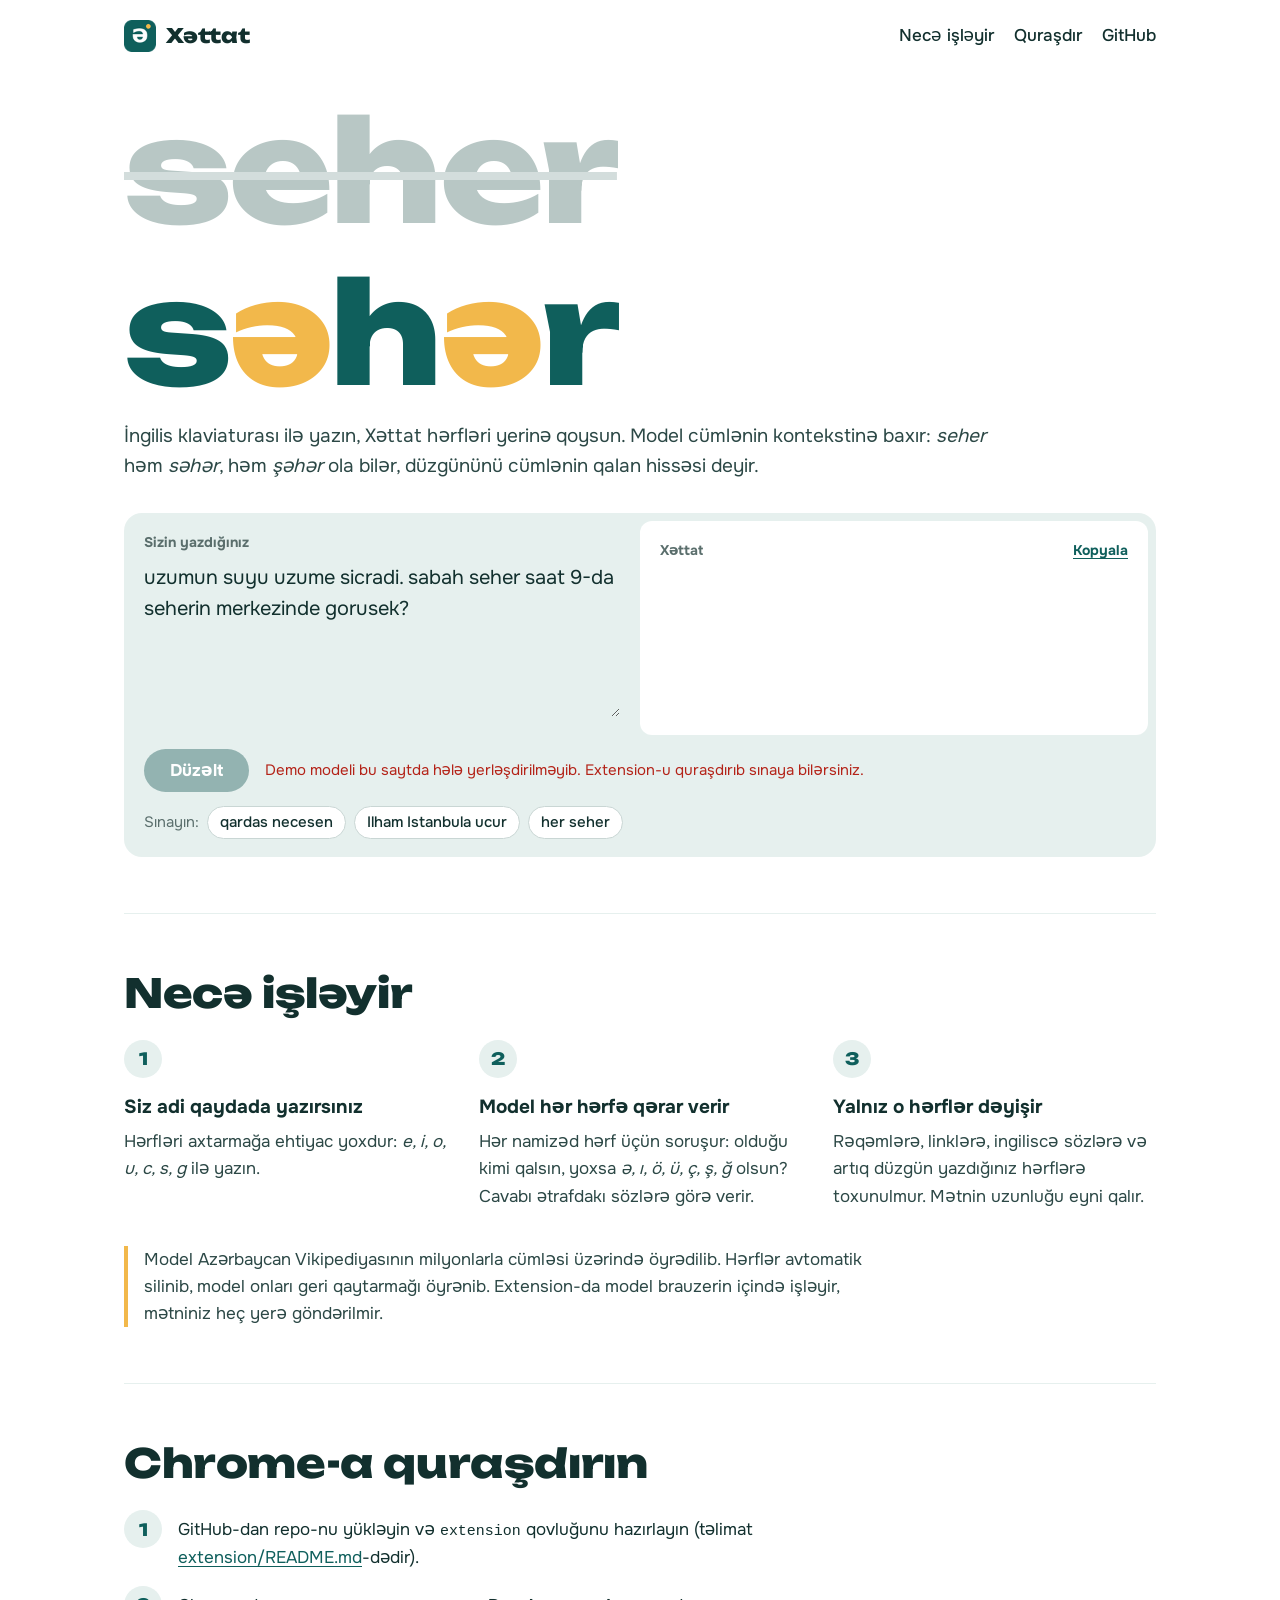
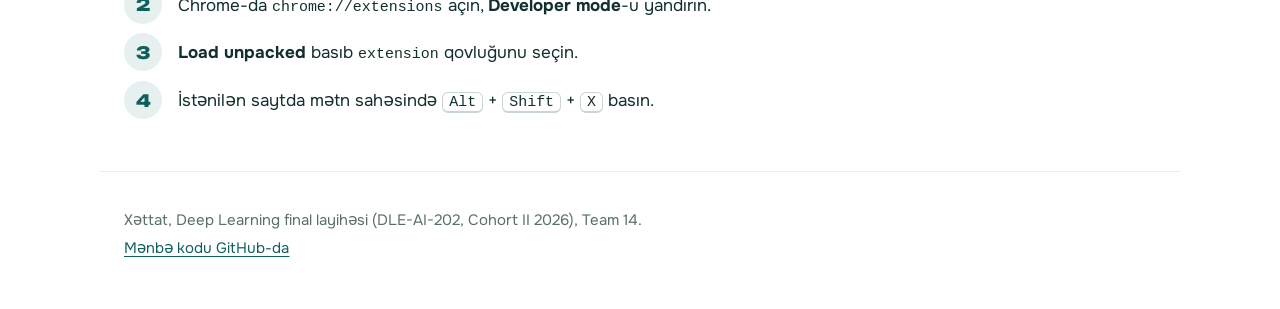
==== web/index.html @ dec1598e "feat: website with live in-browser demo and restored-letter highlighting Co-Authored-By: Claude Opus" ====
<!doctype html>
<html lang="az">
<head>
  <meta charset="utf-8">
  <meta name="viewport" content="width=device-width, initial-scale=1">
  <title>Xəttat: ingilis klaviaturası ilə yazılan mətni düzgün Azərbaycan yazısına çevirir</title>
  <meta name="description" content="seher → səhər. Xəttat kontekstə baxaraq ə, ı, ö, ü, ç, ş, ğ hərflərini bərpa edir. Chrome extension və canlı demo.">
  <link rel="icon" href="favicon.png">
  <link rel="preconnect" href="https://fonts.googleapis.com">
  <link rel="preconnect" href="https://fonts.gstatic.com" crossorigin>
  <link rel="stylesheet" href="https://fonts.googleapis.com/css2?family=Onest:wght@400;500;700&family=Unbounded:wght@500;800&display=swap">
  <link rel="stylesheet" href="style.css">
</head>
<body>
  <header class="top">
    <a class="brand" href="#"><img src="favicon.png" alt="" width="32" height="32">Xəttat</a>
    <nav><a href="#nece">Necə işləyir</a><a href="#qurasdir">Quraşdır</a><a href="https://github.com/Hasanov57/Xettat">GitHub</a></nav>
  </header>

  <main>
    <section class="hero">
      <h1 class="word" aria-label="seher, səhər">
        <span class="plain">seher</span>
        <span class="ink">s<b>ə</b>h<b>ə</b>r</span>
      </h1>
      <p class="lead">İngilis klaviaturası ilə yazın, Xəttat hərfləri yerinə qoysun. Model cümlənin kontekstinə baxır: <em>seher</em> həm <em>səhər</em>, həm <em>şəhər</em> ola bilər, düzgününü cümlənin qalan hissəsi deyir.</p>

      <div class="demo">
        <label class="pane">
          <span class="pane-title">Sizin yazdığınız</span>
          <textarea id="input" spellcheck="false" rows="5">uzumun suyu uzume sicradi. sabah seher saat 9-da seherin merkezinde gorusek?</textarea>
        </label>
        <div class="pane">
          <span class="pane-title">Xəttat <button id="copy" class="link" type="button">Kopyala</button></span>
          <output id="output" aria-live="polite"></output>
        </div>
        <div class="demo-bar">
          <button id="restore" type="button" disabled>Düzəlt</button>
          <span id="status" role="status">Model yüklənir…</span>
        </div>
        <div class="examples">
          <span>Sınayın:</span>
          <button type="button" data-example="qardas necesen, isler nece gedir?">qardas necesen</button>
          <button type="button" data-example="Ilham bu gun Istanbula ucur, gelende cicek getirecek.">Ilham Istanbula ucur</button>
          <button type="button" data-example="Bu seherde her seher cay icirik.">her seher</button>
        </div>
      </div>
    </section>

    <section id="nece" class="how">
      <h2>Necə işləyir</h2>
      <ol class="steps">
        <li><h3>Siz adi qaydada yazırsınız</h3><p>Hərfləri axtarmağa ehtiyac yoxdur: <em>e, i, o, u, c, s, g</em> ilə yazın.</p></li>
        <li><h3>Model hər hərfə qərar verir</h3><p>Hər namizəd hərf üçün soruşur: olduğu kimi qalsın, yoxsa <em>ə, ı, ö, ü, ç, ş, ğ</em> olsun? Cavabı ətrafdakı sözlərə görə verir.</p></li>
        <li><h3>Yalnız o hərflər dəyişir</h3><p>Rəqəmlərə, linklərə, ingiliscə sözlərə və artıq düzgün yazdığınız hərflərə toxunulmur. Mətnin uzunluğu eyni qalır.</p></li>
      </ol>
      <p class="note">Model Azərbaycan Vikipediyasının milyonlarla cümləsi üzərində öyrədilib. Hərflər avtomatik silinib, model onları geri qaytarmağı öyrənib. Extension-da model brauzerin içində işləyir, mətniniz heç yerə göndərilmir.</p>
    </section>

    <section id="qurasdir" class="install">
      <h2>Chrome-a quraşdırın</h2>
      <ol class="steps compact">
        <li>GitHub-dan repo-nu yükləyin və <code>extension</code> qovluğunu hazırlayın (təlimat <a href="https://github.com/Hasanov57/Xettat/tree/main/extension">extension/README.md</a>-dədir).</li>
        <li>Chrome-da <code>chrome://extensions</code> açın, <b>Developer mode</b>-u yandırın.</li>
        <li><b>Load unpacked</b> basıb <code>extension</code> qovluğunu seçin.</li>
        <li>İstənilən saytda mətn sahəsində <kbd>Alt</kbd> + <kbd>Shift</kbd> + <kbd>X</kbd> basın.</li>
      </ol>
    </section>
  </main>

  <footer>
    <p>Xəttat, Deep Learning final layihəsi (DLE-AI-202, Cohort II 2026), Team 14.</p>
    <p><a href="https://github.com/Hasanov57/Xettat">Mənbə kodu GitHub-da</a></p>
  </footer>
  <script type="module" src="app.js"></script>
</body>
</html>
---- web/style.css ----
:root {
  --ink: #12302e;
  --teal: #0f5f5c;
  --gold: #f2b84b;
  --gold-soft: #fdf1d6;
  --mist: #e6f0ee;
  --paper: #ffffff;
  --muted: #5a6e6c;
  --err: #b42318;
  --display: "Unbounded", system-ui, sans-serif;
  --body: "Onest", system-ui, -apple-system, "Segoe UI", sans-serif;
  --measure: 68ch;
}

* { box-sizing: border-box; }
html { -webkit-text-size-adjust: 100%; }
body { margin: 0; background: var(--paper); color: var(--ink); font: 17px/1.6 var(--body); }
a { color: var(--teal); text-underline-offset: 3px; }
:focus-visible { outline: 3px solid var(--gold); outline-offset: 2px; border-radius: 4px; }
code, kbd { font-family: ui-monospace, "Cascadia Mono", Consolas, monospace; font-size: .88em; }
kbd { padding: 1px 6px; border: 1px solid #c9d6d4; border-bottom-width: 2px; border-radius: 6px; background: var(--paper); }

.top { display: flex; align-items: center; justify-content: space-between; gap: 16px;
  max-width: 1080px; margin: 0 auto; padding: 20px 24px; }
.brand { display: flex; align-items: center; gap: 10px; font: 800 20px/1 var(--display); color: var(--ink); text-decoration: none; }
.top nav { display: flex; gap: 20px; font-weight: 500; }
.top nav a { color: var(--ink); text-decoration: none; }
.top nav a:hover { color: var(--teal); text-decoration: underline; }

main { max-width: 1080px; margin: 0 auto; padding: 0 24px; }

/* Hero: the transformation itself is the headline */
.hero { padding: 28px 0 56px; }
.word { margin: 0 0 18px; display: flex; flex-wrap: wrap; align-items: baseline; gap: .15em .5em;
  font: 800 clamp(56px, 11vw, 148px)/1 var(--display); letter-spacing: -.02em; }
.word .plain { color: #b8c7c5; text-decoration: line-through; text-decoration-thickness: .06em; text-decoration-color: #d3dddc; }
.word .ink { color: var(--teal); }
.word .ink b { color: var(--gold); font-weight: inherit; display: inline-block; animation: drop .7s cubic-bezier(.2,.9,.3,1.3) both; }
.word .ink b:nth-of-type(2) { animation-delay: .18s; }
@keyframes drop { from { transform: translateY(-.35em); opacity: 0; } to { transform: none; opacity: 1; } }
.lead { max-width: var(--measure); margin: 0 0 32px; font-size: 19px; color: #2c4846; }

/* Demo */
.demo { display: grid; grid-template-columns: 1fr 1fr; gap: 0; background: var(--mist); border-radius: 18px; overflow: hidden; }
.pane { display: flex; flex-direction: column; padding: 18px 20px; min-height: 210px; }
.pane + .pane { background: var(--paper); margin: 8px 8px 0 0; border-radius: 12px; }
.pane-title { display: flex; justify-content: space-between; align-items: center; font-size: 14px; font-weight: 700; color: var(--muted); margin-bottom: 8px; }
.demo textarea, .demo output { flex: 1; width: 100%; font: 20px/1.55 var(--body); color: var(--ink); }
.demo textarea { resize: vertical; border: 0; background: transparent; padding: 0; min-height: 150px; }
.demo textarea:focus-visible { outline: none; }
.pane:focus-within { box-shadow: inset 0 -3px 0 var(--teal); }
.demo output { display: block; white-space: pre-wrap; overflow-wrap: anywhere; }
.demo mark { background: var(--gold-soft); color: inherit; border-bottom: 3px solid var(--gold); border-radius: 3px 3px 0 0; padding: 0 1px; }
.demo-bar { grid-column: 1 / -1; display: flex; align-items: center; gap: 16px; padding: 14px 20px; flex-wrap: wrap; }
#restore { font: 700 17px/1 var(--body); padding: 13px 26px; border: 0; border-radius: 999px; background: var(--teal); color: #fff; cursor: pointer; }
#restore:hover:not(:disabled) { background: #0b4a47; }
#restore:disabled { background: #93b3b1; cursor: progress; }
#status { font-size: 15px; color: var(--muted); }
#status[data-kind="err"] { color: var(--err); }
.link { border: 0; background: none; padding: 0; color: var(--teal); font: inherit; cursor: pointer; text-decoration: underline; text-underline-offset: 3px; }
.examples { grid-column: 1 / -1; display: flex; gap: 8px; flex-wrap: wrap; align-items: center; padding: 0 20px 18px; font-size: 15px; color: var(--muted); }
.examples button { font: 500 15px/1 var(--body); padding: 8px 12px; border: 1px solid #c9d6d4; border-radius: 999px; background: var(--paper); color: var(--ink); cursor: pointer; }
.examples button:hover { border-color: var(--teal); }

/* Sections */
h2 { font: 800 clamp(28px, 4vw, 40px)/1.15 var(--display); margin: 0 0 24px; letter-spacing: -.01em; }
h3 { font-size: 19px; margin: 0 0 6px; }
.how, .install { padding: 56px 0; border-top: 1px solid var(--mist); }
.steps { list-style: none; margin: 0; padding: 0; counter-reset: s; display: grid; grid-template-columns: repeat(3, 1fr); gap: 32px; }
.steps > li { counter-increment: s; position: relative; padding-top: 52px; max-width: 40ch; }
.steps > li::before { content: counter(s); position: absolute; top: 0; left: 0; width: 38px; height: 38px; border-radius: 50%;
  display: grid; place-items: center; font: 800 17px/1 var(--display); color: var(--teal); background: var(--mist); }
.steps p { margin: 0; color: #2c4846; }
.steps.compact { grid-template-columns: 1fr; gap: 14px; max-width: var(--measure); }
.steps.compact > li { padding: 6px 0 0 54px; max-width: none; }
.steps.compact > li::before { top: 0; }
.note { max-width: var(--measure); margin: 36px 0 0; padding-left: 16px; border-left: 4px solid var(--gold); color: #2c4846; }

footer { max-width: 1080px; margin: 0 auto; padding: 32px 24px 48px; color: var(--muted); font-size: 15px; border-top: 1px solid var(--mist); }
footer p { margin: 4px 0; }

@media (max-width: 760px) {
  body { font-size: 16px; }
  .top nav { gap: 14px; font-size: 15px; }
  .top nav a:first-child { display: none; }
  .demo { grid-template-columns: 1fr; }
  .pane + .pane { margin: 0 8px; }
  .steps { grid-template-columns: 1fr; gap: 24px; }
}
@media (prefers-reduced-motion: reduce) {
  .word .ink b { animation: none; }
}
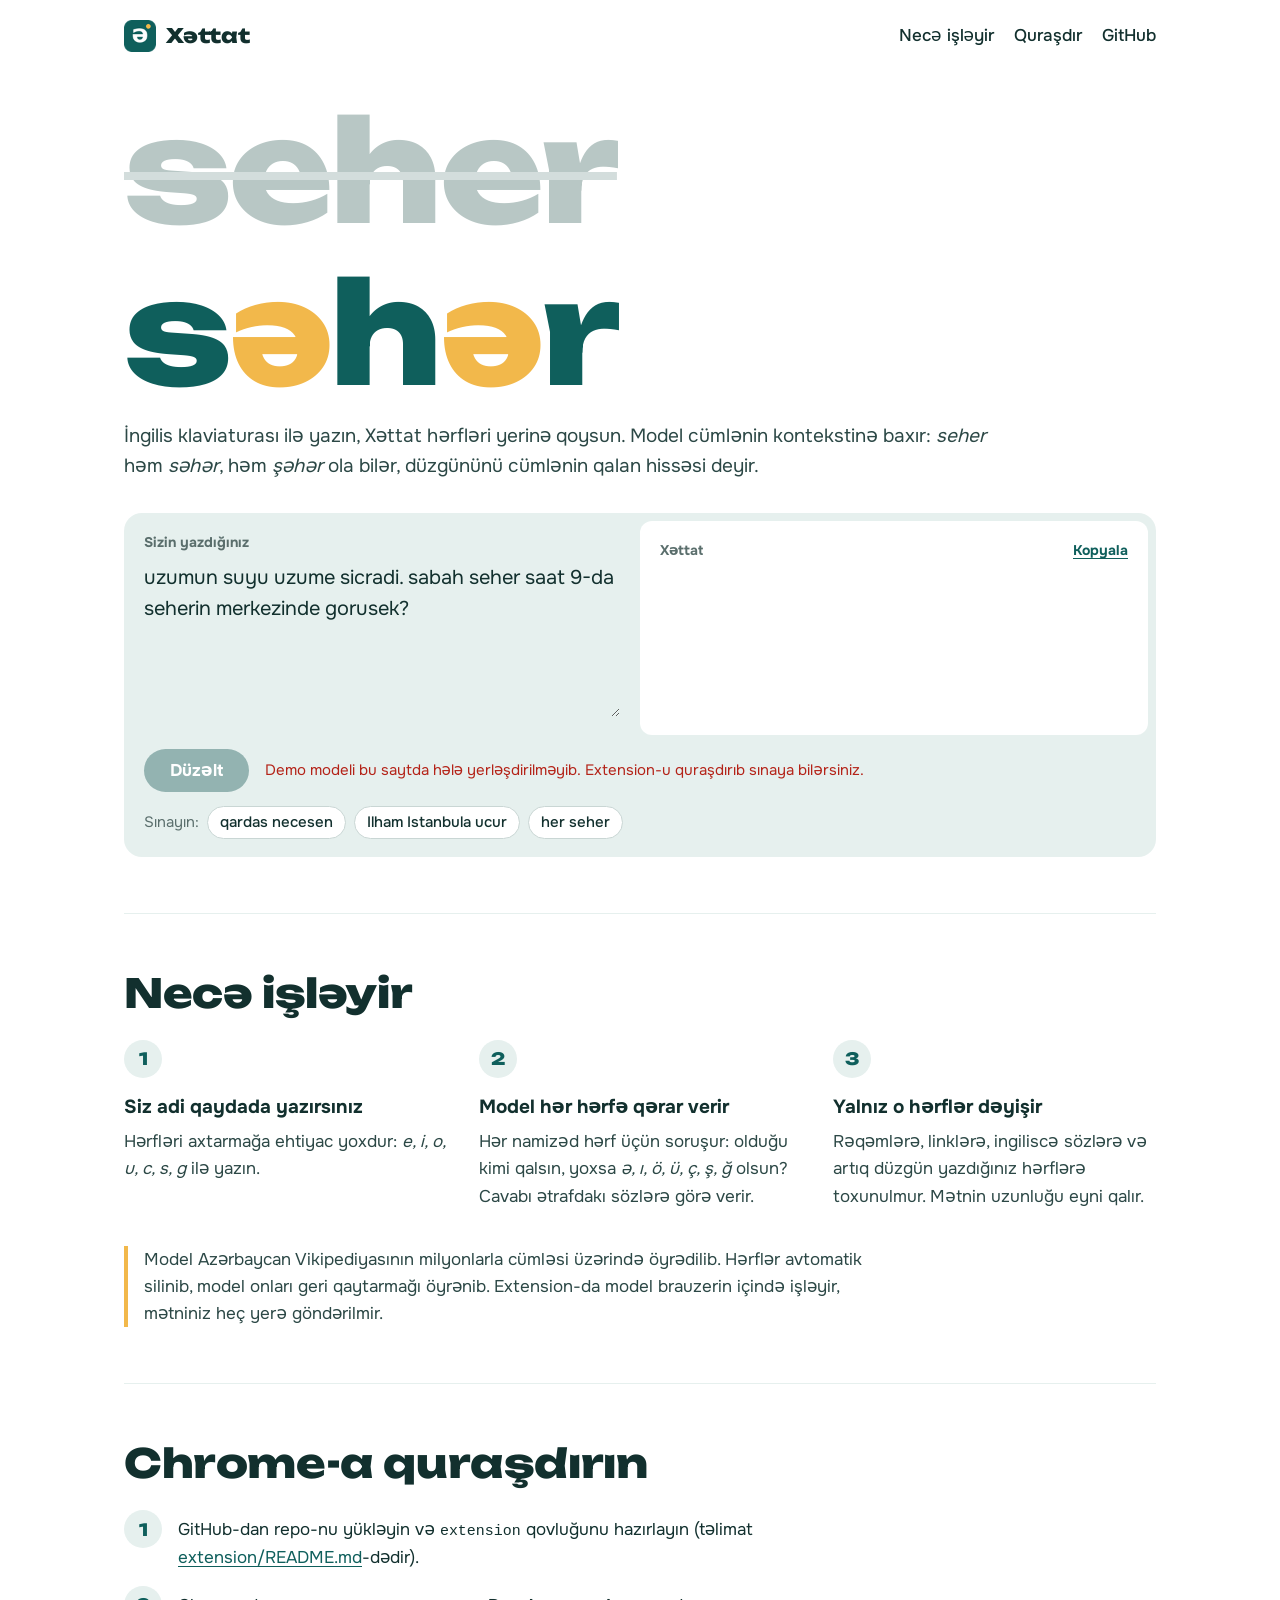
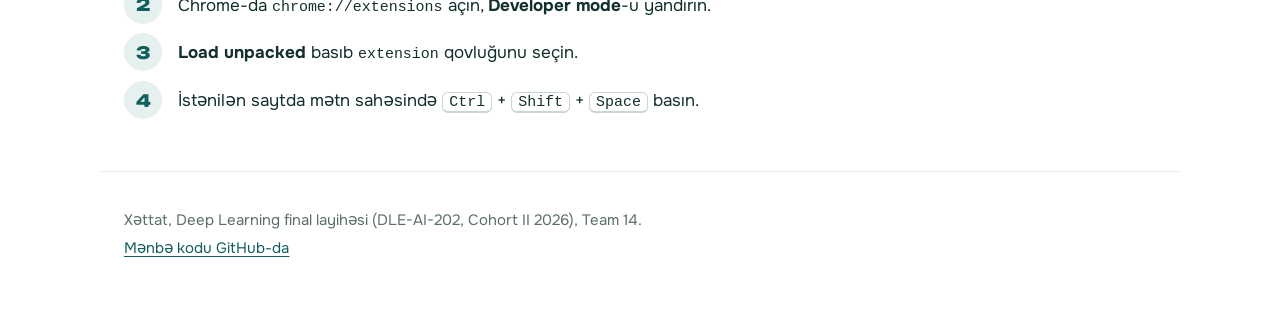
==== commit 8e343f00: "fix(extension): work inside editor iframes, never fail silently, shortcut Ctrl+Shift+Space User repo" ====
--- a/web/index.html
+++ b/web/index.html
@@ -63,7 +63,7 @@
         <li>GitHub-dan repo-nu yükləyin və <code>extension</code> qovluğunu hazırlayın (təlimat <a href="https://github.com/Hasanov57/Xettat/tree/main/extension">extension/README.md</a>-dədir).</li>
         <li>Chrome-da <code>chrome://extensions</code> açın, <b>Developer mode</b>-u yandırın.</li>
         <li><b>Load unpacked</b> basıb <code>extension</code> qovluğunu seçin.</li>
-        <li>İstənilən saytda mətn sahəsində <kbd>Alt</kbd> + <kbd>Shift</kbd> + <kbd>X</kbd> basın.</li>
+        <li>İstənilən saytda mətn sahəsində <kbd>Ctrl</kbd> + <kbd>Shift</kbd> + <kbd>Space</kbd> basın.</li>
       </ol>
     </section>
   </main>
